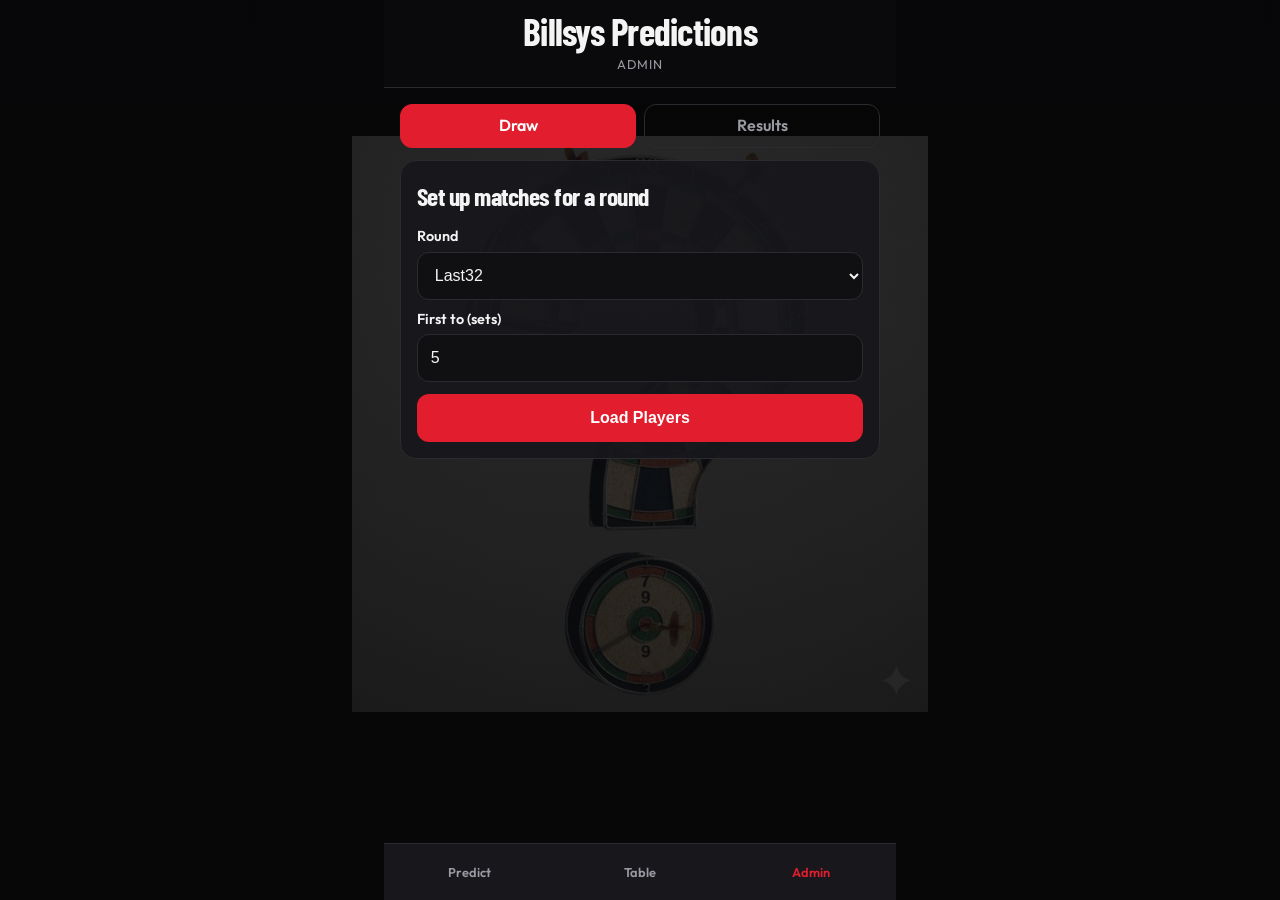
==== admin.html @ 0aed66c8 "Keep the draw picker in alphabetical order as names drop off." ====
<!DOCTYPE html>
<html lang="en">
<head>
  <meta charset="UTF-8">
  <meta name="viewport" content="width=device-width, initial-scale=1, viewport-fit=cover">
  <title>Admin - Bills Darts Predictor</title>
  <link rel="stylesheet" href="https://fonts.googleapis.com/css2?family=Barlow+Condensed:wght@600;700&family=Outfit:wght@400;500;600&display=swap">
  <link rel="stylesheet" href="styles.css?v=6">
</head>
<body>
  <header>
    <h1>Billsys Predictions</h1>
    <p class="kicker">Admin</p>
  </header>

  <div class="container">
    <div class="switch">
      <a href="admin.html" class="active">Draw</a>
      <a href="results.html">Results</a>
    </div>
    <div class="card">
      <h2>Set up matches for a round</h2>
      <label>Round</label>
      <select id="round" onchange="players = []; matchesToAdd = []; eliminated = []; document.getElementById('setup-card').classList.add('hidden');">
        <option>Last32</option>
        <option>Last16</option>
        <option>QuarterFinal</option>
        <option>SemiFinal</option>
        <option>Final</option>
      </select>
      <label>First to (sets)</label>
      <input type="number" id="firstTo" value="5" min="3" max="7">
      <button onclick="loadPlayers()">Load Players</button>
    </div>

    <div class="card hidden" id="setup-card">
      <h2>Add Matches</h2>
      <div id="add-form">
        <label>Player 1</label>
        <select id="p1"></select>
        <label>Player 2</label>
        <select id="p2"></select>
        <button onclick="addMatch()">Add Match</button>
      </div>
      <p id="draw-note"></p>
      <h3>Matches to submit</h3>
      <div id="match-list"></div>
      <button onclick="submitMatches()" class="secondary">Submit all matches to sheet</button>
      <div id="status"></div>
    </div>
  </div>

  <script src="config.js"></script>
  <script src="busy.js?v=1"></script>
  <script>
    let players = [];
    let eliminated = [];
    let matchesToAdd = [];
    const ROUNDS = ['Last32', 'Last16', 'QuarterFinal', 'SemiFinal', 'Final'];

    function loserOf(match) {
      const completed = match.Completed === true || String(match.Completed).toLowerCase() === 'true';
      if (!completed) return '';
      const winner = String(match.Winner || '');
      if (winner && winner !== 'Draw') {
        if (winner === match.Player1) return match.Player2;
        if (winner === match.Player2) return match.Player1;
      }
      const s1 = Number(match.Score1);
      const s2 = Number(match.Score2);
      if (Number.isFinite(s1) && Number.isFinite(s2) && s1 !== s2) return s1 > s2 ? match.Player2 : match.Player1;
      return '';
    }

    async function matchesFor(round) {
      const res = await fetch(`${SCRIPT_URL}?action=matches&round=${encodeURIComponent(round)}`);
      const data = await res.json();
      return Array.isArray(data) ? data : [];
    }

    function byName(a, b) {
      return String(a).localeCompare(String(b), undefined, { sensitivity: 'base' });
    }

    function stillAvailable() {
      const taken = new Set();
      matchesToAdd.forEach(function (match) {
        taken.add(match.player1);
        taken.add(match.player2);
      });
      const gone = new Set(eliminated);
      return players.filter(function (name) { return name && !taken.has(name) && !gone.has(name); }).sort(byName);
    }

    function fillSelect(id, names, selected) {
      const select = document.getElementById(id);
      select.innerHTML = '';
      names.forEach(function (name) {
        const option = document.createElement('option');
        option.value = name;
        option.textContent = name;
        if (name === selected) option.selected = true;
        select.appendChild(option);
      });
    }

    function renderPickers() {
      const left = stillAvailable();
      const form = document.getElementById('add-form');
      const note = document.getElementById('draw-note');
      if (left.length < 2) {
        form.classList.add('hidden');
        note.textContent = 'No players left to draw.';
        return;
      }
      form.classList.remove('hidden');
      const p1 = document.getElementById('p1').value;
      const chosen1 = left.indexOf(p1) >= 0 ? p1 : left[0];
      const rest = left.filter(function (name) { return name !== chosen1; });
      const p2 = document.getElementById('p2').value;
      fillSelect('p1', left, chosen1);
      fillSelect('p2', rest, rest.indexOf(p2) >= 0 ? p2 : rest[0]);
      note.textContent = left.length + ' still to draw' + (eliminated.length ? '. ' + eliminated.length + ' already out.' : '');
    }

    async function loadPlayers() {
      try {
        const res = await fetch(`${SCRIPT_URL}?action=players`);
        players = await res.json();
        if (!Array.isArray(players) || !players.length) {
          alert('No players found. Add them in the Players sheet first.');
          return;
        }
        players = players.filter(Boolean).sort(byName);
        const round = document.getElementById('round').value;
        const earlier = ROUNDS.slice(0, ROUNDS.indexOf(round));
        const prior = [];
        for (let i = 0; i < earlier.length; i++) {
          const rows = await matchesFor(earlier[i]);
          rows.forEach(function (match) { prior.push(match); });
        }
        eliminated = prior.map(loserOf).filter(Boolean);
        const current = await matchesFor(round);
        matchesToAdd = current.filter(function (match) { return match.Player1 && match.Player2; }).map(function (match) {
          return { player1: match.Player1, player2: match.Player2 };
        });
        document.getElementById('setup-card').classList.remove('hidden');
        renderList();
      } catch (e) {
        alert('Error loading players. Check SCRIPT_URL');
      }
    }

    function addMatch() {
      const left = stillAvailable();
      const p1 = document.getElementById('p1').value;
      const p2 = document.getElementById('p2').value;
      if (!p1 || !p2 || p1 === p2 || left.indexOf(p1) < 0 || left.indexOf(p2) < 0) {
        return alert('Pick two different players who are still in.');
      }
      matchesToAdd.push({ player1: p1, player2: p2 });
      renderList();
    }

    function renderList() {
      const list = document.getElementById('match-list');
      list.innerHTML = '';
      if (!matchesToAdd.length) {
        const empty = document.createElement('p');
        empty.textContent = 'No matches added yet';
        list.appendChild(empty);
      } else {
        matchesToAdd.forEach(function (match, index) {
          const row = document.createElement('div');
          row.className = 'match-row';
          const name = document.createElement('span');
          name.className = 'tie-name';
          name.textContent = match.player1 + ' vs ' + match.player2;
          const remove = document.createElement('span');
          remove.className = 'remove';
          remove.setAttribute('role', 'button');
          remove.tabIndex = 0;
          remove.textContent = 'Remove';
          remove.addEventListener('click', function () { removeMatch(index); });
          row.appendChild(name);
          row.appendChild(remove);
          list.appendChild(row);
        });
      }
      renderPickers();
    }

    function removeMatch(i) {
      matchesToAdd.splice(i, 1);
      renderList();
    }

    async function submitMatches() {
      if (!matchesToAdd.length) return alert('Add some matches first');
      const round = document.getElementById('round').value;
      const firstTo = parseInt(document.getElementById('firstTo').value);
      showStatus('Submitting...', '');
      try {
        const res = await fetch(SCRIPT_URL, {
          method: 'POST',
          headers: { 'Content-Type': 'text/plain' },
          body: JSON.stringify({
            action: 'setupMatches',
            round,
            firstTo,
            matches: matchesToAdd
          })
        });
        const data = await res.json();
        if (data.success) {
          showStatus(`Success! ${data.count} matches set for ${round}. Current round updated.`, 'success');
          renderList();
        } else {
          showStatus(data.error || 'Error', 'error');
        }
      } catch (e) {
        showStatus('Network error', 'error');
      }
    }

    function showStatus(msg, type) {
      const el = document.getElementById('status');
      el.textContent = msg;
      el.className = 'status ' + type;
    }
  </script>
  <nav>
    <a href="index.html">Predict</a>
    <a href="leaderboard.html">Table</a>
    <a href="admin.html" class="active">Admin</a>
  </nav>
</body>
</html>
---- styles.css ----
:root {
  --bg: #101012;
  --canvas: #070708;
  --card: #18181c;
  --accent: #e11d2e;
  --text: #f4f4f5;
  --muted: #9a9aa3;
  --danger: #ff8d7a;
  --border: #2a2a30;
}

* { box-sizing: border-box; }

html {
  height: 100%;
  height: 100dvh;
  background: var(--canvas);
}

body {
  display: flex;
  flex-direction: column;
  width: 100%;
  max-width: 32rem;
  height: 100%;
  height: 100dvh;
  margin: 0 auto;
  overflow: hidden;
  padding-bottom: 0;
  font-family: "Outfit", system-ui, sans-serif;
  background: transparent;
  color: var(--text);
  line-height: 1.45;
}

body::before {
  content: "";
  position: fixed;
  z-index: -1;
  inset: 0;
  pointer-events: none;
  background:
    linear-gradient(rgba(7, 7, 8, 0.74), rgba(7, 7, 8, 0.86)),
    url("background.jpg?v=1") center 42% / min(100vw, 36rem) auto no-repeat;
}

header {
  flex: none;
  background: rgba(16, 16, 18, 0.55);
  padding: max(0.85rem, env(safe-area-inset-top)) 1rem 0.85rem;
  border-bottom: 1px solid var(--border);
  text-align: center;
}

header p.kicker,
header h1 {
  background: transparent;
  padding-left: 0;
  padding-right: 0;
}

header h1 {
  margin: 0;
  padding-bottom: 0;
  border-bottom: 0;
  font-family: "Barlow Condensed", "Arial Narrow", sans-serif;
  font-size: 2.35rem;
  font-weight: 700;
  letter-spacing: -0.02em;
  line-height: 0.95;
  text-align: center;
}

header p.kicker {
  margin: 0.35rem 0 0;
  padding-top: 0;
  color: var(--muted);
  font-size: 0.8rem;
  letter-spacing: 0.08em;
  text-transform: uppercase;
  text-align: center;
}

.container {
  flex: 1;
  min-height: 0;
  overflow-x: hidden;
  overflow-y: auto;
  padding: 1rem;
  -webkit-overflow-scrolling: touch;
  overscroll-behavior: contain;
}

nav {
  position: static;
  display: flex;
  flex: none;
  width: 100%;
  background: var(--card);
  border-top: 1px solid var(--border);
  padding-bottom: env(safe-area-inset-bottom);
}

nav a {
  flex: 1;
  min-height: 3.5rem;
  display: flex;
  align-items: center;
  justify-content: center;
  color: var(--muted);
  text-decoration: none;
  font-size: 0.8rem;
  font-weight: 600;
}

nav a.active { color: var(--accent); }

.card {
  background: var(--card);
  border: 1px solid var(--border);
  border-radius: 1rem;
  padding: 1rem;
  margin-bottom: 0.75rem;
}

.score-key {
  margin: 0;
  color: var(--muted);
  font-size: 0.9rem;
  line-height: 1.35;
}
.score-key + .score-key { margin-top: 0.15rem; }
.score-key:last-of-type { margin-bottom: 0.8rem; }

h2 {
  margin: 0 0 0.75rem;
  font-family: "Barlow Condensed", "Arial Narrow", sans-serif;
  font-size: 1.6rem;
  letter-spacing: -0.02em;
}

label { display: block; margin: 0.55rem 0 0.3rem; font-size: 0.9rem; font-weight: 600; }

input, select, button {
  width: 100%;
  min-height: 3rem;
  padding: 0.7rem 0.8rem;
  border-radius: 0.75rem;
  border: 1px solid var(--border);
  background: var(--bg);
  color: var(--text);
  font-size: 1rem;
}

button {
  background: var(--accent);
  color: white;
  font-weight: 700;
  border: none;
  margin-top: 0.75rem;
}

.remove {
  flex: none;
  margin: 0;
  padding: 0;
  background: none;
  border: 0;
  color: var(--muted);
  font-size: 0.75rem;
  font-weight: 500;
  line-height: 1;
  text-decoration: underline;
  text-underline-offset: 3px;
}

.tie-name {
  min-width: 0;
  font-size: 0.95rem;
}

.match-row {
  display: flex;
  flex-direction: row;
  align-items: center;
  justify-content: space-between;
  gap: 0.75rem;
  padding: 0.7rem 0;
  border-bottom: 1px solid var(--border);
}

.score-inputs { display: flex; gap: 0.5rem; align-items: center; }
.score-inputs input {
  width: 3.5rem;
  height: 3.5rem;
  text-align: center;
  font-size: 1.4rem;
  font-weight: 700;
}

.card { max-width: 100%; overflow: hidden; background: rgba(24, 24, 28, 0.9); }

.table-scroll {
  width: 100%;
  max-width: 100%;
  overflow-x: auto;
  overflow-y: hidden;
  -webkit-overflow-scrolling: touch;
}

table {
  width: max-content;
  min-width: 100%;
  border-collapse: separate;
  border-spacing: 0;
  font-size: 0.85rem;
}

th, td {
  padding: 0.55rem 0.7rem;
  text-align: left;
  white-space: nowrap;
  border-bottom: 1px solid var(--border);
  background: var(--card);
}

th { color: var(--muted); font-weight: 600; }

.pin-pos, .pin-name, .pin-total {
  position: sticky;
  z-index: 2;
  background: var(--card);
  box-shadow: 1px 0 0 var(--border);
}

.pin-total { font-weight: 700; }
.rank { margin-right: 0.35rem; color: var(--muted); }

.busy {
  position: fixed;
  z-index: 40;
  inset: 0;
  display: flex;
  align-items: center;
  justify-content: center;
  background: rgba(7, 7, 8, 0.28);
}
.busy[hidden] { display: none; }
.spin {
  width: 2.75rem;
  height: 2.75rem;
  border: 3px solid rgba(244, 244, 245, 0.25);
  border-top-color: var(--accent);
  border-radius: 50%;
  animation: spin 0.7s linear infinite;
}
@keyframes spin { to { transform: rotate(360deg); } }

.status { padding: 0.8rem; border-radius: 0.75rem; margin: 0.8rem 0; }
.status.success { background: #14301c; }
.status.error { background: #3a1518; color: var(--danger); }

.hidden { display: none; }

.switch { display: flex; gap: 0.5rem; margin-bottom: 0.75rem; }
.switch a {
  flex: 1;
  min-height: 2.75rem;
  display: flex;
  align-items: center;
  justify-content: center;
  border-radius: 0.75rem;
  border: 1px solid var(--border);
  color: var(--muted);
  text-decoration: none;
  font-weight: 600;
}
.switch a.active { background: var(--accent); color: white; border-color: var(--accent); }

.match-card {
  background: rgba(24, 24, 28, 0.9);
  border: 1px solid var(--border);
  border-radius: 1rem;
  padding: 0.9rem 1rem;
  margin-bottom: 0.75rem;
}
.match-card .eyebrow {
  margin: 0 0 0.4rem;
  color: var(--muted);
  font-size: 0.75rem;
  letter-spacing: 0.08em;
  text-transform: uppercase;
}
.tie {
  display: flex;
  align-items: center;
  gap: 0.75rem;
  padding: 0.35rem 0;
}
.tie + .tie { border-top: 1px solid var(--border); }
.pname {
  flex: 1;
  min-width: 0;
  margin: 0;
  font-family: "Barlow Condensed", "Arial Narrow", sans-serif;
  font-size: 1.7rem;
  line-height: 1;
  font-weight: 700;
}
.score-wheel {
  position: relative;
  width: 4.25rem;
  height: 144px;
  flex: none;
}
.score-scroll {
  height: 100%;
  overflow-y: auto;
  scroll-snap-type: y mandatory;
  scrollbar-width: none;
  -webkit-overflow-scrolling: touch;
  overscroll-behavior: contain;
  outline: none;
}
.score-scroll::-webkit-scrollbar { display: none; }
.score-scroll:focus-visible { box-shadow: inset 0 0 0 2px var(--accent); border-radius: 0.75rem; }
.score-pad { height: 48px; }
button.score-n {
  display: flex;
  align-items: center;
  justify-content: center;
  width: 100%;
  height: 48px;
  min-height: 48px;
  margin: 0;
  padding: 0;
  border: 0;
  border-radius: 0;
  background: transparent;
  color: rgba(244, 244, 245, 0.32);
  font-family: "Barlow Condensed", "Arial Narrow", sans-serif;
  font-size: 2rem;
  font-weight: 700;
  scroll-snap-align: center;
}
button.score-n.is-near { color: rgba(244, 244, 245, 0.58); }
button.score-n.is-on { color: var(--text); }
.score-band {
  pointer-events: none;
  position: absolute;
  left: 0;
  right: 0;
  top: 34px;
  height: 76px;
  border: 1px solid var(--accent);
  border-radius: 0.75rem;
}
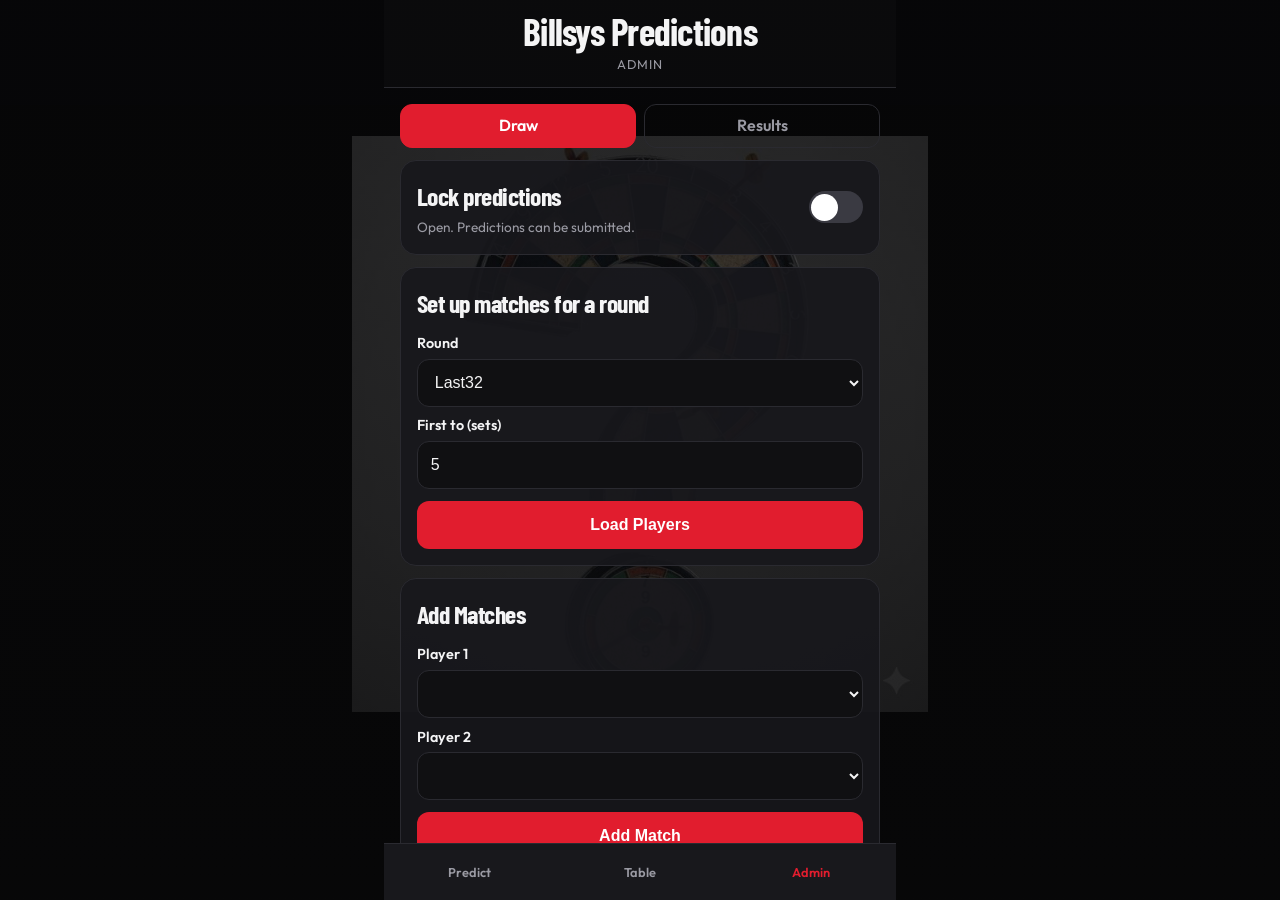
==== commit 1d5eef1a: "Remember picks on this phone and lock submit without the Apps Script." ====
--- a/admin.html
+++ b/admin.html
@@ -5,7 +5,7 @@
   <meta name="viewport" content="width=device-width, initial-scale=1, viewport-fit=cover">
   <title>Admin - Bills Darts Predictor</title>
   <link rel="stylesheet" href="https://fonts.googleapis.com/css2?family=Barlow+Condensed:wght@600;700&family=Outfit:wght@400;500;600&display=swap">
-  <link rel="stylesheet" href="styles.css?v=6">
+  <link rel="stylesheet" href="styles.css?v=9">
 </head>
 <body>
   <header>
@@ -17,6 +17,17 @@
     <div class="switch">
       <a href="admin.html" class="active">Draw</a>
       <a href="results.html">Results</a>
+    </div>
+    <div class="card">
+      <div class="lock-row">
+        <div>
+          <h2>Lock predictions</h2>
+          <p id="lock-note">Open. Predictions can be submitted.</p>
+        </div>
+        <button type="button" id="lock-toggle" class="lock-switch" aria-pressed="false" aria-label="Lock predictions" onclick="toggleLock()">
+          <span></span>
+        </button>
+      </div>
     </div>
     <div class="card">
       <h2>Set up matches for a round</h2>
@@ -104,24 +115,58 @@
       });
     }
 
+    var pickerLock = false;
     function renderPickers() {
+      if (pickerLock) return;
+      pickerLock = true;
       const left = stillAvailable();
       const form = document.getElementById('add-form');
       const note = document.getElementById('draw-note');
       if (left.length < 2) {
         form.classList.add('hidden');
         note.textContent = 'No players left to draw.';
+        pickerLock = false;
         return;
       }
       form.classList.remove('hidden');
       const p1 = document.getElementById('p1').value;
+      const p2 = document.getElementById('p2').value;
       const chosen1 = left.indexOf(p1) >= 0 ? p1 : left[0];
-      const rest = left.filter(function (name) { return name !== chosen1; });
-      const p2 = document.getElementById('p2').value;
-      fillSelect('p1', left, chosen1);
-      fillSelect('p2', rest, rest.indexOf(p2) >= 0 ? p2 : rest[0]);
+      let chosen2 = left.indexOf(p2) >= 0 ? p2 : '';
+      if (!chosen2 || chosen2 === chosen1) {
+        chosen2 = left.filter(function (name) { return name !== chosen1; })[0];
+      }
+      fillSelect('p1', left.filter(function (name) { return name !== chosen2; }), chosen1);
+      fillSelect('p2', left.filter(function (name) { return name !== chosen1; }), chosen2);
       note.textContent = left.length + ' still to draw' + (eliminated.length ? '. ' + eliminated.length + ' already out.' : '');
-    }
+      pickerLock = false;
+    }
+
+    document.getElementById('p1').addEventListener('change', renderPickers);
+    document.getElementById('p2').addEventListener('change', renderPickers);
+
+    function setLockUi(on) {
+      const button = document.getElementById('lock-toggle');
+      button.classList.toggle('on', on);
+      button.setAttribute('aria-pressed', on ? 'true' : 'false');
+      document.getElementById('lock-note').textContent = on
+        ? 'Locked. Submit is switched off.'
+        : 'Open. Predictions can be submitted.';
+    }
+
+    function loadLock() {
+      let on = false;
+      try { on = localStorage.getItem('dartsRoundLocked') === '1'; } catch (e) {}
+      setLockUi(on);
+    }
+
+    function toggleLock() {
+      const next = document.getElementById('lock-toggle').getAttribute('aria-pressed') !== 'true';
+      try { localStorage.setItem('dartsRoundLocked', next ? '1' : '0'); } catch (e) {}
+      setLockUi(next);
+    }
+
+    loadLock();
 
     async function loadPlayers() {
       try {
--- a/styles.css
+++ b/styles.css
@@ -160,6 +160,11 @@
   margin-top: 0.75rem;
 }
 
+button:disabled {
+  opacity: 0.45;
+  background: #3a3a42;
+}
+
 .remove {
   flex: none;
   margin: 0;
@@ -260,7 +265,38 @@
 .status.success { background: #14301c; }
 .status.error { background: #3a1518; color: var(--danger); }
 
-.hidden { display: none; }
+.lock-row {
+  display: flex;
+  align-items: center;
+  justify-content: space-between;
+  gap: 1rem;
+}
+.lock-row h2 { margin: 0; }
+.lock-row p { margin: 0.25rem 0 0; color: var(--muted); font-size: 0.85rem; }
+button.lock-switch {
+  position: relative;
+  flex: none;
+  width: 3.4rem;
+  height: 2rem;
+  min-height: 2rem;
+  margin: 0;
+  padding: 0.15rem;
+  border: 0;
+  border-radius: 999px;
+  background: #3a3a42;
+}
+button.lock-switch span {
+  display: block;
+  width: 1.7rem;
+  height: 1.7rem;
+  border-radius: 50%;
+  background: #fff;
+  transform: translateX(0);
+}
+button.lock-switch.on { background: var(--accent); }
+button.lock-switch.on span { transform: translateX(1.4rem); }
+.locked .score-scroll { pointer-events: none; }
+button:disabled { opacity: 0.5; }
 
 .switch { display: flex; gap: 0.5rem; margin-bottom: 0.75rem; }
 .switch a {
@@ -291,6 +327,20 @@
   letter-spacing: 0.08em;
   text-transform: uppercase;
 }
+.vs-line {
+  display: flex;
+  align-items: center;
+  gap: 0.35rem;
+}
+.vs-line .pname {
+  flex: 1;
+  min-width: 0;
+  font-size: 1.25rem;
+  line-height: 1.05;
+  overflow-wrap: anywhere;
+}
+.vs-line .pname.right { text-align: right; }
+.vs-line .score-wheel { width: 3.5rem; }
 .tie {
   display: flex;
   align-items: center;
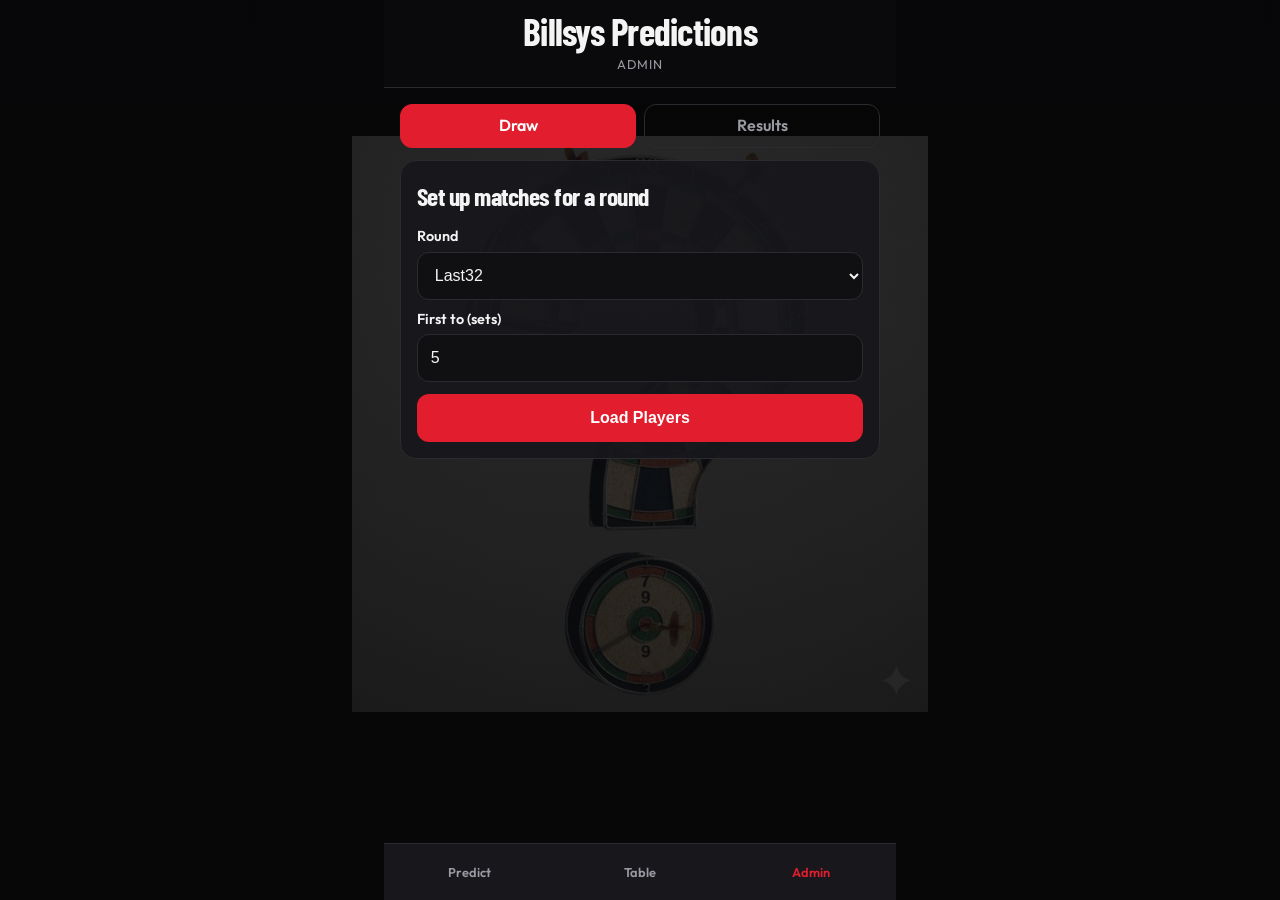
==== commit 32c32098: "Restore the site to the saved stacked-layout snapshot." ====
--- a/admin.html
+++ b/admin.html
@@ -5,7 +5,7 @@
   <meta name="viewport" content="width=device-width, initial-scale=1, viewport-fit=cover">
   <title>Admin - Bills Darts Predictor</title>
   <link rel="stylesheet" href="https://fonts.googleapis.com/css2?family=Barlow+Condensed:wght@600;700&family=Outfit:wght@400;500;600&display=swap">
-  <link rel="stylesheet" href="styles.css?v=9">
+  <link rel="stylesheet" href="styles.css?v=6">
 </head>
 <body>
   <header>
@@ -17,17 +17,6 @@
     <div class="switch">
       <a href="admin.html" class="active">Draw</a>
       <a href="results.html">Results</a>
-    </div>
-    <div class="card">
-      <div class="lock-row">
-        <div>
-          <h2>Lock predictions</h2>
-          <p id="lock-note">Open. Predictions can be submitted.</p>
-        </div>
-        <button type="button" id="lock-toggle" class="lock-switch" aria-pressed="false" aria-label="Lock predictions" onclick="toggleLock()">
-          <span></span>
-        </button>
-      </div>
     </div>
     <div class="card">
       <h2>Set up matches for a round</h2>
@@ -144,29 +133,6 @@
 
     document.getElementById('p1').addEventListener('change', renderPickers);
     document.getElementById('p2').addEventListener('change', renderPickers);
-
-    function setLockUi(on) {
-      const button = document.getElementById('lock-toggle');
-      button.classList.toggle('on', on);
-      button.setAttribute('aria-pressed', on ? 'true' : 'false');
-      document.getElementById('lock-note').textContent = on
-        ? 'Locked. Submit is switched off.'
-        : 'Open. Predictions can be submitted.';
-    }
-
-    function loadLock() {
-      let on = false;
-      try { on = localStorage.getItem('dartsRoundLocked') === '1'; } catch (e) {}
-      setLockUi(on);
-    }
-
-    function toggleLock() {
-      const next = document.getElementById('lock-toggle').getAttribute('aria-pressed') !== 'true';
-      try { localStorage.setItem('dartsRoundLocked', next ? '1' : '0'); } catch (e) {}
-      setLockUi(next);
-    }
-
-    loadLock();
 
     async function loadPlayers() {
       try {
--- a/styles.css
+++ b/styles.css
@@ -160,11 +160,6 @@
   margin-top: 0.75rem;
 }
 
-button:disabled {
-  opacity: 0.45;
-  background: #3a3a42;
-}
-
 .remove {
   flex: none;
   margin: 0;
@@ -265,38 +260,7 @@
 .status.success { background: #14301c; }
 .status.error { background: #3a1518; color: var(--danger); }
 
-.lock-row {
-  display: flex;
-  align-items: center;
-  justify-content: space-between;
-  gap: 1rem;
-}
-.lock-row h2 { margin: 0; }
-.lock-row p { margin: 0.25rem 0 0; color: var(--muted); font-size: 0.85rem; }
-button.lock-switch {
-  position: relative;
-  flex: none;
-  width: 3.4rem;
-  height: 2rem;
-  min-height: 2rem;
-  margin: 0;
-  padding: 0.15rem;
-  border: 0;
-  border-radius: 999px;
-  background: #3a3a42;
-}
-button.lock-switch span {
-  display: block;
-  width: 1.7rem;
-  height: 1.7rem;
-  border-radius: 50%;
-  background: #fff;
-  transform: translateX(0);
-}
-button.lock-switch.on { background: var(--accent); }
-button.lock-switch.on span { transform: translateX(1.4rem); }
-.locked .score-scroll { pointer-events: none; }
-button:disabled { opacity: 0.5; }
+.hidden { display: none; }
 
 .switch { display: flex; gap: 0.5rem; margin-bottom: 0.75rem; }
 .switch a {
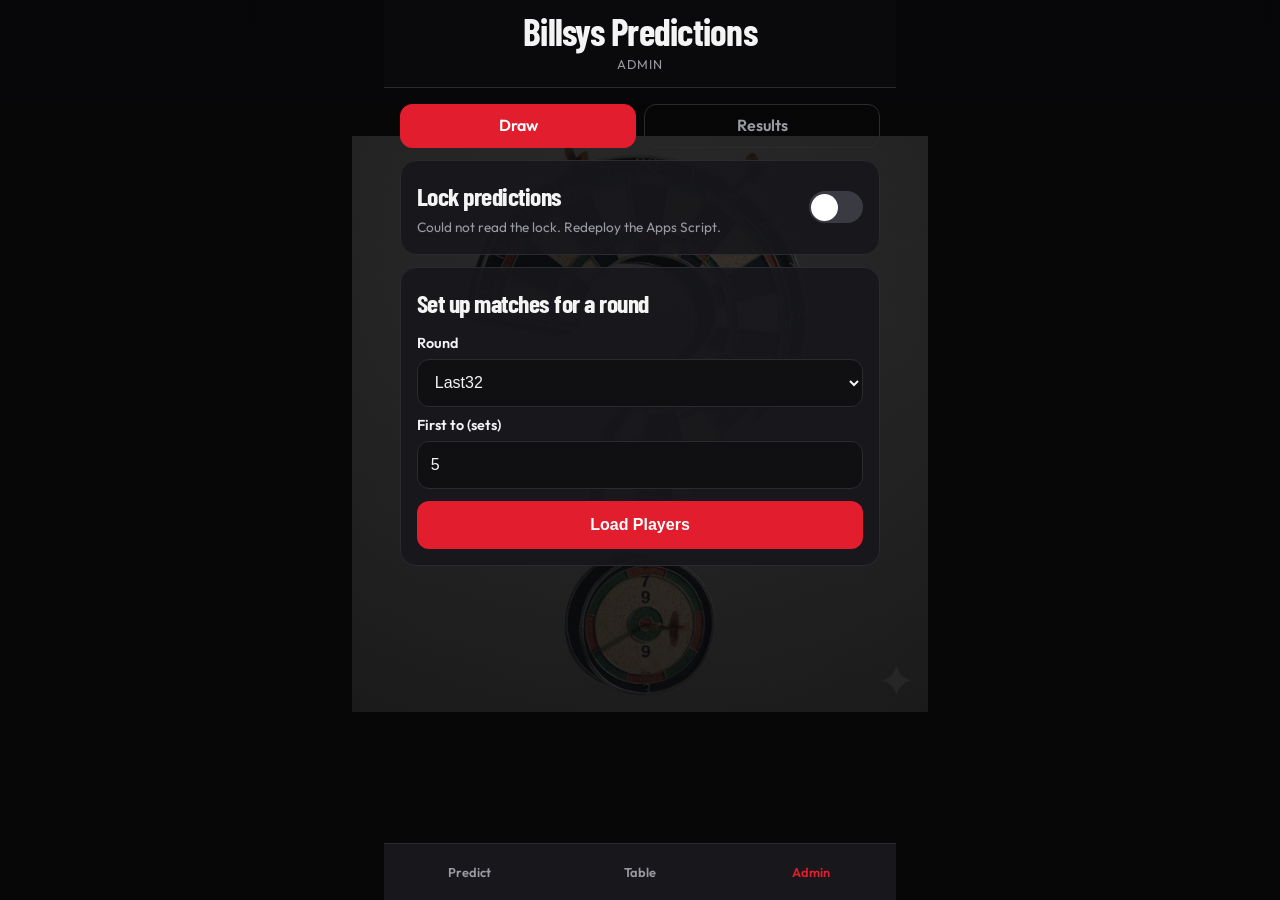
==== commit ab5a3281: "Lock predictions from the sheet, and keep finished matches frozen when the lock is off." ====
--- a/admin.html
+++ b/admin.html
@@ -5,7 +5,7 @@
   <meta name="viewport" content="width=device-width, initial-scale=1, viewport-fit=cover">
   <title>Admin - Bills Darts Predictor</title>
   <link rel="stylesheet" href="https://fonts.googleapis.com/css2?family=Barlow+Condensed:wght@600;700&family=Outfit:wght@400;500;600&display=swap">
-  <link rel="stylesheet" href="styles.css?v=6">
+  <link rel="stylesheet" href="styles.css?v=10">
 </head>
 <body>
   <header>
@@ -17,6 +17,17 @@
     <div class="switch">
       <a href="admin.html" class="active">Draw</a>
       <a href="results.html">Results</a>
+    </div>
+    <div class="card">
+      <div class="lock-row">
+        <div>
+          <h2>Lock predictions</h2>
+          <p id="lock-note">Checking…</p>
+        </div>
+        <button type="button" id="lock-toggle" class="lock-switch" aria-pressed="false" aria-label="Lock predictions" onclick="toggleLock()">
+          <span></span>
+        </button>
+      </div>
     </div>
     <div class="card">
       <h2>Set up matches for a round</h2>
@@ -239,6 +250,46 @@
       el.textContent = msg;
       el.className = 'status ' + type;
     }
+
+    function setLockUi(on) {
+      const button = document.getElementById('lock-toggle');
+      button.classList.toggle('on', on);
+      button.setAttribute('aria-pressed', on ? 'true' : 'false');
+      document.getElementById('lock-note').textContent = on
+        ? 'On. Nobody can edit predictions.'
+        : 'Off. Only unfinished matches can be edited.';
+    }
+
+    async function loadLock() {
+      try {
+        const res = await fetch(`${SCRIPT_URL}?action=config`);
+        const cfg = await res.json();
+        setLockUi(cfg.predictionsLocked === true);
+      } catch (e) {
+        document.getElementById('lock-note').textContent = 'Could not read the lock. Redeploy the Apps Script.';
+      }
+    }
+
+    async function toggleLock() {
+      const next = document.getElementById('lock-toggle').getAttribute('aria-pressed') !== 'true';
+      try {
+        const res = await fetch(SCRIPT_URL, {
+          method: 'POST',
+          headers: { 'Content-Type': 'text/plain' },
+          body: JSON.stringify({ action: 'setPredictionsLocked', locked: next })
+        });
+        const data = await res.json();
+        if (!data.success) {
+          alert(data.error || 'Could not update the lock. Redeploy the Apps Script.');
+          return;
+        }
+        setLockUi(data.predictionsLocked === true);
+      } catch (e) {
+        alert('Could not update the lock. Redeploy the Apps Script.');
+      }
+    }
+
+    loadLock();
   </script>
   <nav>
     <a href="index.html">Predict</a>
--- a/styles.css
+++ b/styles.css
@@ -260,6 +260,44 @@
 .status.success { background: #14301c; }
 .status.error { background: #3a1518; color: var(--danger); }
 
+button:disabled {
+  opacity: 0.45;
+  background: #3a3a42;
+}
+
+.lock-row {
+  display: flex;
+  align-items: center;
+  justify-content: space-between;
+  gap: 1rem;
+}
+.lock-row h2 { margin: 0; }
+.lock-row p { margin: 0.25rem 0 0; color: var(--muted); font-size: 0.85rem; }
+button.lock-switch {
+  position: relative;
+  flex: none;
+  width: 3.4rem;
+  height: 2rem;
+  min-height: 2rem;
+  margin: 0;
+  padding: 0.15rem;
+  border: 0;
+  border-radius: 999px;
+  background: #3a3a42;
+}
+button.lock-switch span {
+  display: block;
+  width: 1.7rem;
+  height: 1.7rem;
+  border-radius: 50%;
+  background: #fff;
+  transform: translateX(0);
+}
+button.lock-switch.on { background: var(--accent); }
+button.lock-switch.on span { transform: translateX(1.4rem); }
+.frozen .score-scroll { pointer-events: none; }
+.frozen { opacity: 0.72; }
+
 .hidden { display: none; }
 
 .switch { display: flex; gap: 0.5rem; margin-bottom: 0.75rem; }
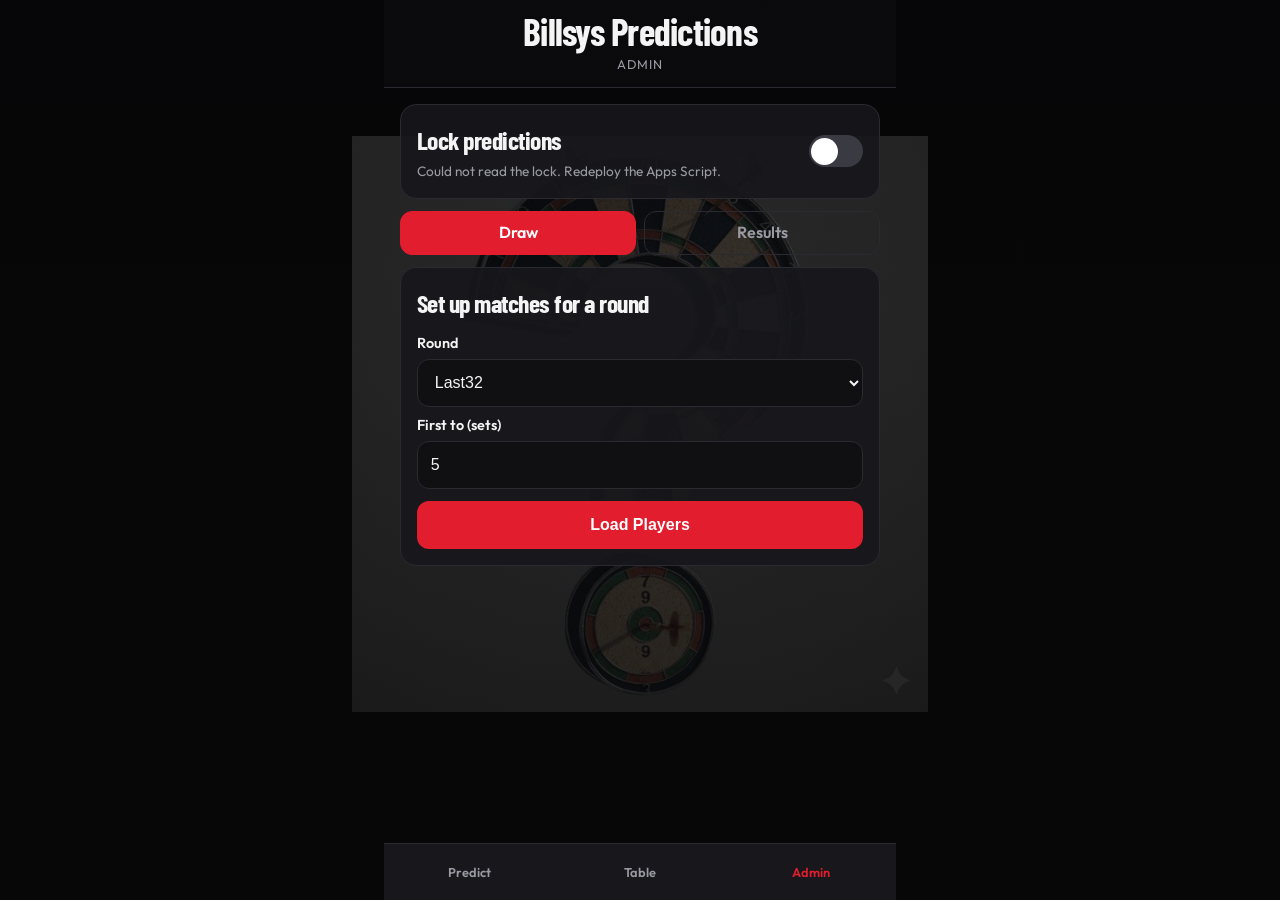
==== commit 6e228819: "Move the prediction lock above the Draw and Results tabs." ====
--- a/admin.html
+++ b/admin.html
@@ -14,10 +14,6 @@
   </header>
 
   <div class="container">
-    <div class="switch">
-      <a href="admin.html" class="active">Draw</a>
-      <a href="results.html">Results</a>
-    </div>
     <div class="card">
       <div class="lock-row">
         <div>
@@ -28,6 +24,10 @@
           <span></span>
         </button>
       </div>
+    </div>
+    <div class="switch">
+      <a href="admin.html" class="active">Draw</a>
+      <a href="results.html">Results</a>
     </div>
     <div class="card">
       <h2>Set up matches for a round</h2>
